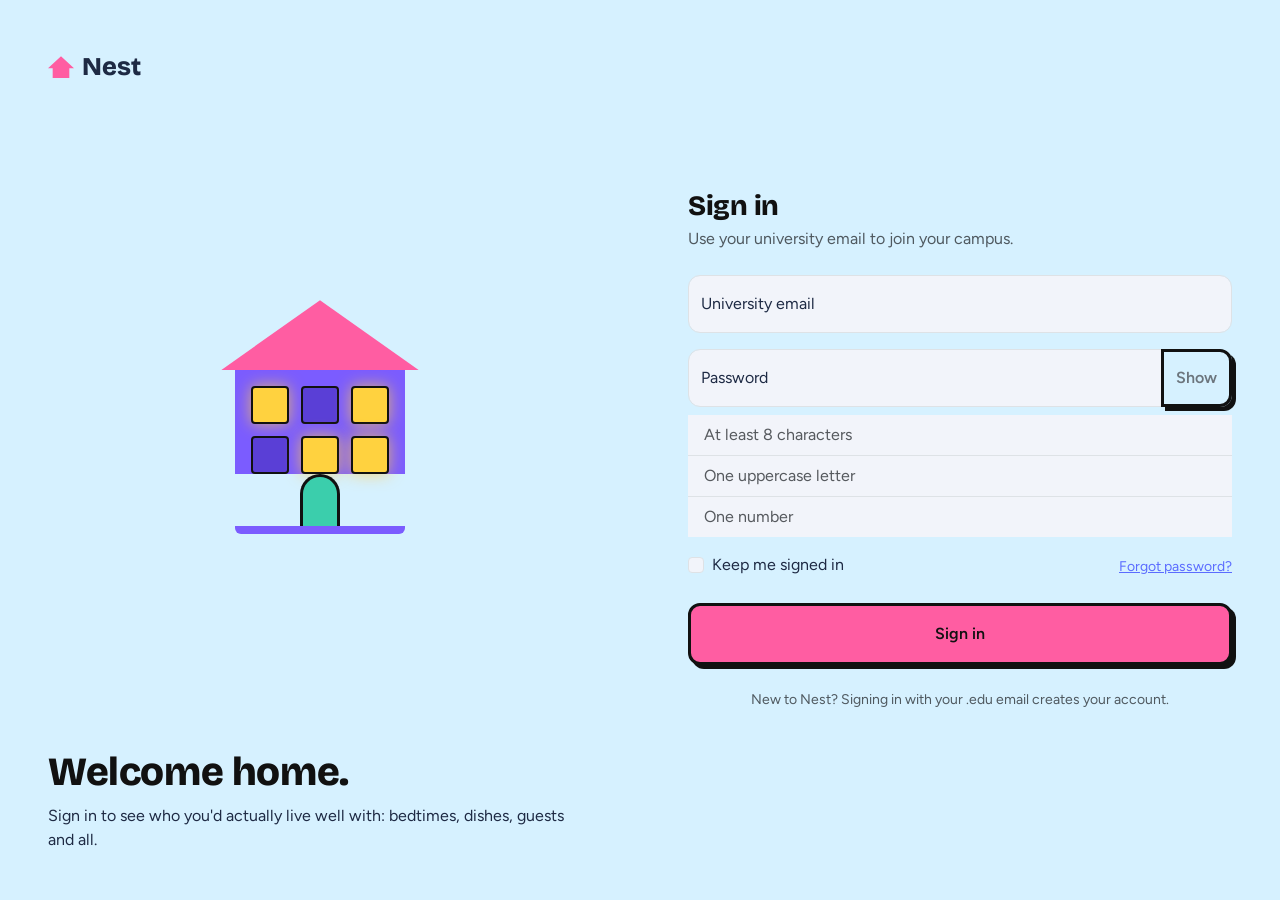
==== index.html @ cb8c556e "Login changes" ====
<!DOCTYPE html>
<html lang="en">
<head>
  <meta charset="UTF-8">
  <meta name="viewport" content="width=device-width, initial-scale=1">
  <title>Sign in | Nest Roommate Matchmaker</title>

  <!-- Bootstrap 5 -->
  <link href="https://cdn.jsdelivr.net/npm/bootstrap@5.3.2/dist/css/bootstrap.min.css" rel="stylesheet">
  <!-- Fonts -->
  <link rel="preconnect" href="https://fonts.googleapis.com">
  <link rel="preconnect" href="https://fonts.gstatic.com" crossorigin>
  <link href="https://fonts.googleapis.com/css2?family=Bricolage+Grotesque:opsz,wght@12..96,500;12..96,700;12..96,800&family=Figtree:wght@400;500;600;700&display=swap" rel="stylesheet">
  <!-- Custom styles -->
  <link href="css/style.css" rel="stylesheet">
</head>
<body class="login-page">

  <div class="container-fluid">
    <div class="row min-vh-100">

      <!-- Left: brand panel with the night-time house (hidden detail on small screens) -->
      <aside class="col-lg-6 login-brand d-flex flex-column justify-content-between p-4 p-md-5">
        <a href="index.html" class="brand-mark text-decoration-none">
          <span class="brand-roof" aria-hidden="true"></span> Nest
        </a>

        <div class="text-center my-4 d-none d-md-block">
          <div class="house house-static mx-auto" aria-hidden="true">
            <div class="house-roof"></div>
            <div class="house-body">
              <span class="window lit"></span>
              <span class="window"></span>
              <span class="window lit"></span>
              <span class="window"></span>
              <span class="window lit"></span>
              <span class="window lit"></span>
            </div>
            <div class="house-door"></div>
          </div>
        </div>

        <div>
          <h1 class="login-headline">Welcome home.</h1>
          <p class="login-sub mb-0">Sign in to see who you'd actually live well with: bedtimes, dishes, guests and all.</p>
        </div>
      </aside>

      <!-- Right: login form -->
      <main class="col-lg-6 d-flex align-items-center justify-content-center p-4 p-md-5">
        <div class="login-card w-100">
          <h2 class="h3 mb-1">Sign in</h2>
          <p class="text-body-secondary mb-4">Use your university email to join your campus.</p>

          <!-- Error summary (Bootstrap alert) -->
          <div id="loginAlert" class="alert alert-danger d-none" role="alert" aria-live="assertive"></div>

          <form id="loginForm" novalidate>
            <!-- Email (floating label) -->
            <div class="form-floating mb-3">
              <input type="email" class="form-control" id="email" placeholder="name@university.edu" autocomplete="email" aria-describedby="emailFeedback">
              <label for="email">University email</label>
              <div id="emailFeedback" class="invalid-feedback"></div>
            </div>

            <!-- Password with show/hide (input group) -->
            <div class="input-group has-validation mb-2">
              <div class="form-floating">
                <input type="password" class="form-control" id="password" placeholder="Password" autocomplete="current-password" aria-describedby="passwordFeedback passwordRules">
                <label for="password">Password</label>
              </div>
              <button class="btn btn-outline-secondary toggle-pass" type="button" id="togglePassword" aria-label="Show password" aria-pressed="false">Show</button>
              <div id="passwordFeedback" class="invalid-feedback"></div>
            </div>

            <!-- Live password checklist (list group) -->
            <ul id="passwordRules" class="list-group list-group-flush rule-list mb-3" aria-label="Password requirements">
              <li class="list-group-item" data-rule="length">At least 8 characters</li>
              <li class="list-group-item" data-rule="upper">One uppercase letter</li>
              <li class="list-group-item" data-rule="number">One number</li>
            </ul>

            <div class="d-flex justify-content-between align-items-center mb-4">
              <div class="form-check">
                <input class="form-check-input" type="checkbox" id="rememberMe">
                <label class="form-check-label" for="rememberMe">Keep me signed in</label>
              </div>
              <a href="#" class="small link-nest" data-bs-toggle="modal" data-bs-target="#forgotModal">Forgot password?</a>
            </div>

            <button type="submit" id="loginBtn" class="btn btn-nest w-100 py-3">
              <span class="spinner-border spinner-border-sm me-2 d-none" role="status" aria-hidden="true"></span>
              <span class="btn-label">Sign in</span>
            </button>
          </form>

          <p class="text-center small text-body-secondary mt-4 mb-0">
            New to Nest? Signing in with your .edu email creates your account.
          </p>
        </div>
      </main>
    </div>
  </div>

  <!-- Forgot password (Bootstrap modal) -->
  <div class="modal fade" id="forgotModal" tabindex="-1" aria-labelledby="forgotTitle" aria-hidden="true">
    <div class="modal-dialog modal-dialog-centered">
      <div class="modal-content">
        <div class="modal-header">
          <h2 class="modal-title h5" id="forgotTitle">Reset your password</h2>
          <button type="button" class="btn-close" data-bs-dismiss="modal" aria-label="Close"></button>
        </div>
        <form id="forgotForm" novalidate>
          <div class="modal-body">
            <div id="forgotSuccess" class="alert alert-success d-none" role="status"></div>
            <label for="forgotEmail" class="form-label">University email</label>
            <input type="email" class="form-control" id="forgotEmail" placeholder="name@university.edu" aria-describedby="forgotFeedback">
            <div id="forgotFeedback" class="invalid-feedback"></div>
          </div>
          <div class="modal-footer">
            <button type="button" class="btn btn-outline-secondary" data-bs-dismiss="modal">Cancel</button>
            <button type="submit" class="btn btn-nest">Send reset link</button>
          </div>
        </form>
      </div>
    </div>
  </div>

  <script src="https://cdn.jsdelivr.net/npm/bootstrap@5.3.2/dist/js/bootstrap.bundle.min.js"></script>
  <script src="js/login.js"></script>
</body>
</html>
---- css/style.css ----
:root {
  --nest-ink: #1E2A44;       
  --nest-wall: #F2F4FA;      
  --nest-lamp: #FFC94A;     
  --nest-violet: #5B6CFF;    
  --nest-rose: #F36F8F;      
  --nest-muted: #5D6880;

  --font-display: "Bricolage Grotesque", "Trebuchet MS", sans-serif;
  --font-body: "Figtree", "Segoe UI", system-ui, -apple-system, sans-serif;

  --bs-body-font-family: var(--font-body);
  --bs-body-color: var(--nest-ink);
  --bs-body-bg: var(--nest-wall);
  --bs-link-color-rgb: 91, 108, 255;
  --bs-border-radius: 0.75rem;
}

body {
  font-family: var(--font-body);
  color: var(--nest-ink);
  background-color: var(--nest-wall);
}

h1, h2, h3, h4, h5, .h1, .h2, .h3, .h4, .h5 {
  font-family: var(--font-display);
  color: var(--nest-ink);
  letter-spacing: -0.01em;
}

a:focus-visible,
button:focus-visible,
.btn:focus-visible,
.badge:focus-visible {
  outline: 3px solid var(--nest-violet);
  outline-offset: 2px;
}

.stories {
  background: #fff;
  border: 1px solid #DFE3F0;
  border-radius: 1.5rem;
  padding: 3rem 4.5rem 3.5rem;
}

.story p {
  font-family: var(--font-display);
  font-weight: 500;
  font-size: clamp(1.2rem, 2.4vw, 1.65rem);
  line-height: 1.35;
  max-width: 40ch;
}

.story footer {
  color: var(--nest-muted);
  font-weight: 600;
  margin-top: 1rem;
}

.stories .carousel-indicators { margin-bottom: 1rem; }

.stories .carousel-indicators [data-bs-target] {
  background-color: var(--nest-ink);
  width: 10px;
  height: 10px;
  border-radius: 50%;
}

.stories .carousel-control-prev,
.stories .carousel-control-next { width: 3.5rem; }

.stories .carousel-control-prev-icon,
.stories .carousel-control-next-icon {
  filter: invert(1) grayscale(1) brightness(0.3);
}

.faq-section .accordion-item { border-color: #DFE3F0; }

.faq-section .accordion-button { font-weight: 600; }

.faq-section .accordion-button:not(.collapsed) {
  background: #E6E9FF;
  color: var(--nest-ink);
}
.nest-footer {
  border-top: 1px solid #DFE3F0;
  color: var(--nest-muted);
}

.nest-toast {
  background: var(--nest-ink);
  color: #fff;
  border: 0;
}

.nest-toast .btn-close { filter: invert(1); }

.brand-mark {
  font-family: var(--font-display);
  font-weight: 800;
  font-size: 1.6rem;
  color: var(--nest-ink);
  display: inline-flex;
  align-items: center;
  gap: 0.5rem;
}

.brand-roof {
  width: 26px;
  height: 22px;
  background: var(--nest-violet);
  clip-path: polygon(50% 0, 100% 55%, 82% 55%, 82% 100%, 18% 100%, 18% 55%, 0 55%);
  display: inline-block;
}

.small-mark { font-size: 1.1rem; }

/* ===== Navbar ===== */
.nest-nav {
  background: rgba(242, 244, 250, 0.94);
  backdrop-filter: blur(6px);
  border-bottom: 1px solid #DFE3F0;
}

.nest-nav .nav-link {
  color: var(--nest-ink);
  font-weight: 500;
}

.nest-nav .nav-link:hover { color: var(--nest-violet); }

.btn { background-image: none; font-weight: 600; }

.btn-nest {
  --bs-btn-bg: var(--nest-violet);
  --bs-btn-border-color: var(--nest-violet);
  --bs-btn-color: #fff;
  --bs-btn-hover-bg: #4655e6;
  --bs-btn-hover-border-color: #4655e6;
  --bs-btn-hover-color: #fff;
  --bs-btn-active-bg: #3a48c9;
  --bs-btn-active-border-color: #3a48c9;
  --bs-btn-active-color: #fff;
  --bs-btn-disabled-bg: var(--nest-violet);
  --bs-btn-disabled-border-color: var(--nest-violet);
  --bs-btn-disabled-color: #fff;
}

.btn-outline-nest {
  --bs-btn-color: var(--nest-ink);
  --bs-btn-border-color: #C9CFE3;
  --bs-btn-bg: #fff;
  --bs-btn-hover-bg: #E6E9FF;
  --bs-btn-hover-color: var(--nest-ink);
  --bs-btn-hover-border-color: var(--nest-violet);
  --bs-btn-active-bg: var(--nest-ink);
  --bs-btn-active-color: #fff;
  --bs-btn-active-border-color: var(--nest-ink);
}

.btn-check:checked + .btn-outline-nest {
  background-color: var(--nest-ink);
  border-color: var(--nest-ink);
  color: #fff;
}
/* ===== Filter pills ===== */
.nest-pills {
  gap: 0.35rem;
  flex-wrap: wrap;
}

.nest-pills .nav-link {
  color: var(--nest-ink);
  background: #fff;
  border: 1px solid #DFE3F0;
  border-radius: 999px;
  font-weight: 500;
}

.nest-pills .nav-link.active {
  background: var(--nest-ink);
  border-color: var(--nest-ink);
  color: #fff;
}

/* ===== Profile cards ===== */
.profile-card {
  border: 1px solid #DFE3F0;
  border-radius: 1.25rem;
}

.avatar {
  width: 52px;
  height: 52px;
  border-radius: 50%;
  display: inline-flex;
  align-items: center;
  justify-content: center;
  color: #fff;
  font-family: var(--font-display);
  font-weight: 700;
  flex-shrink: 0;
}

.avatar-sm { width: 38px; height: 38px; font-size: 0.85rem; }

.habit-badge {
  background: #EEF0FA;
  color: var(--nest-ink);
  font-weight: 500;
  font-size: 0.8rem;
  padding: 0.45em 0.7em;
  border-radius: 999px;
  cursor: help;
}

.match-progress {
  height: 10px;
  background: #E6E9F4;
  border-radius: 999px;
}

.match-progress .progress-bar {
  background: var(--nest-lamp);
  color: var(--nest-ink);
  font-size: 0.7rem;
  font-weight: 700;
  border-radius: 999px;
}

#modalMatch { height: 18px; }

.room-photo {
  width: 100%;
  height: 220px;
  object-fit: cover;
}

/* ===== Pagination ===== */
.nest-pagination .page-link {
  color: var(--nest-ink);
  border-color: #DFE3F0;
}

.nest-pagination .page-item.active .page-link {
  background: var(--nest-ink);
  border-color: var(--nest-ink);
  color: #fff;
}

.profile-card {
  border: 3px solid var(--pop-ink, #111);
  box-shadow: 8px 8px 0 var(--pop-ink, #111);
  border-radius: 18px;
}
#profileGrid > div:nth-child(3n+1) .profile-card { background: #FFF1A8; }
#profileGrid > div:nth-child(3n+2) .profile-card { background: #FFD1E6; }
#profileGrid > div:nth-child(3n+3) .profile-card { background: #C9F5EA; }
.profile-card:hover { transform: translate(-3px, -3px); box-shadow: 11px 11px 0 var(--pop-ink, #111); transition: .15s; }
.avatar { border: 3px solid var(--pop-ink, #111); }
.habit-badge { background: #fff; border: 2px solid var(--pop-ink, #111); }
.match-progress { border: 2px solid var(--pop-ink, #111); height: 16px; background: #fff; }
.match-progress .progress-bar { background: var(--pop-mint, #3BCEAC); border-radius: 0; }
.nest-pills .nav-link { border: 2px solid var(--pop-ink, #111); }
.nest-pills .nav-link.active { background: var(--pop-purple, #7B5CFF); }

/* ===== Hero ===== */
.hero-title {
  font-weight: 800;
  font-size: clamp(2.4rem, 5.2vw, 4rem);
  line-height: 1.02;
  max-width: 14ch;
}

.hero-lede {
  font-size: 1.15rem;
  color: var(--nest-muted);
  max-width: 46ch;
  margin-top: 1.25rem;
}

.section-title {
  font-weight: 700;
  font-size: clamp(1.75rem, 3vw, 2.4rem);
}

.meter-card {
  background: #fff;
  border: 1px solid #DFE3F0;
  border-radius: 1.5rem;
  padding: 1.75rem;
}

.meter-q {
  font-size: 0.95rem;
  font-weight: 600;
  margin-bottom: 0.4rem;
}
/* ===== The house (signature element) ===== */
.house {
  width: 170px;
  margin: 0 auto;
  position: relative;
}

.house-roof {
  height: 70px;
  background: var(--nest-violet);
  clip-path: polygon(50% 0, 100% 100%, 0 100%);
  margin: 0 -14px;
}

.house-body {
  background: #2C3B5E;
  padding: 16px 16px 0;
  display: grid;
  grid-template-columns: repeat(3, 1fr);
  gap: 12px;
}

.window {
  aspect-ratio: 1;
  background: #3D4E75;
  border-radius: 4px;
  transition: background-color 0.45s ease, box-shadow 0.45s ease;
}

.window.lit {
  background: var(--nest-lamp);
  box-shadow: 0 0 16px rgba(255, 201, 74, 0.75);
}

.house-door {
  width: 40px;
  height: 52px;
  margin: 0 auto;
  background: var(--nest-rose);
  border-radius: 20px 20px 0 0;
  position: relative;
  top: 0;
}

/* Ground line under the house */
.house::after {
  content: "";
  display: block;
  height: 8px;
  background: #2C3B5E;
  border-radius: 0 0 6px 6px;
}

.match-score {
  font-family: var(--font-display);
  font-weight: 800;
  font-size: 2.5rem;
  line-height: 1;
}

/* ===== Landing page: mobile layout and accessibility (Neelaveni) ===== */

html { scroll-padding-top: 5rem; }

@media (max-width: 991.98px) {
  .hero-title { max-width: none; }
  .hero-lede { max-width: none; }
}

@media (max-width: 575.98px) {
  .meter-card { padding: 1.25rem; }
  .hero .btn-lg { width: 100%; }
  .house { width: 140px; }
}

@media (prefers-reduced-motion: reduce) {
  .window { transition: none; }
}

:root {
  --pop-ink: #111;
  --pop-sky: #D6F1FF;
  --pop-yellow: #FFD23F;
  --pop-pink: #FF5DA2;
  --pop-mint: #3BCEAC;
  --pop-purple: #7B5CFF;
}
body, .home-page { background: var(--pop-sky); }
h1, h2, h3, .h3, .h5 { color: var(--pop-ink); font-weight: 800; }

.btn {
  border: 3px solid var(--pop-ink) !important;
  box-shadow: 4px 4px 0 var(--pop-ink);
  border-radius: 12px;
  transition: transform .12s, box-shadow .12s;
}
.btn:hover { transform: translate(-2px, -2px); box-shadow: 6px 6px 0 var(--pop-ink); }
.btn:active { transform: translate(2px, 2px); box-shadow: 1px 1px 0 var(--pop-ink); }
.btn-nest { --bs-btn-bg: var(--pop-pink); --bs-btn-hover-bg: var(--pop-pink); --bs-btn-active-bg: var(--pop-pink); --bs-btn-color: var(--pop-ink); --bs-btn-hover-color: var(--pop-ink); --bs-btn-active-color: var(--pop-ink); --bs-btn-disabled-bg: var(--pop-pink); --bs-btn-disabled-color: var(--pop-ink); }
.btn-outline-nest { --bs-btn-bg: #fff; }
.btn-check:checked + .btn-outline-nest { background: var(--pop-yellow); color: var(--pop-ink); }
.btn-group > .btn { box-shadow: none; }
.btn-group { box-shadow: 4px 4px 0 var(--pop-ink); border-radius: 12px; }

/* ===== POP STYLE: navbar, hero, match meter, house (Neelaveni) ===== */
.nest-nav { background: var(--pop-yellow); border-bottom: 3px solid var(--pop-ink); }
.brand-roof { background: var(--pop-pink); }

.hero-title { font-size: clamp(2.6rem, 5.6vw, 4.4rem); }

.meter-card {
  background: #fff;
  border: 3px solid var(--pop-ink);
  box-shadow: 8px 8px 0 var(--pop-ink);
  border-radius: 18px;
  transform: rotate(1.5deg);
}

.house-roof { background: var(--pop-pink); }
.house-body, .house::after { background: var(--pop-purple); }
.window { background: #5a3fd6; border: 2px solid var(--pop-ink); }
.window.lit { background: var(--pop-yellow); }
.house-door { background: var(--pop-mint); border: 3px solid var(--pop-ink); border-bottom: 0; }
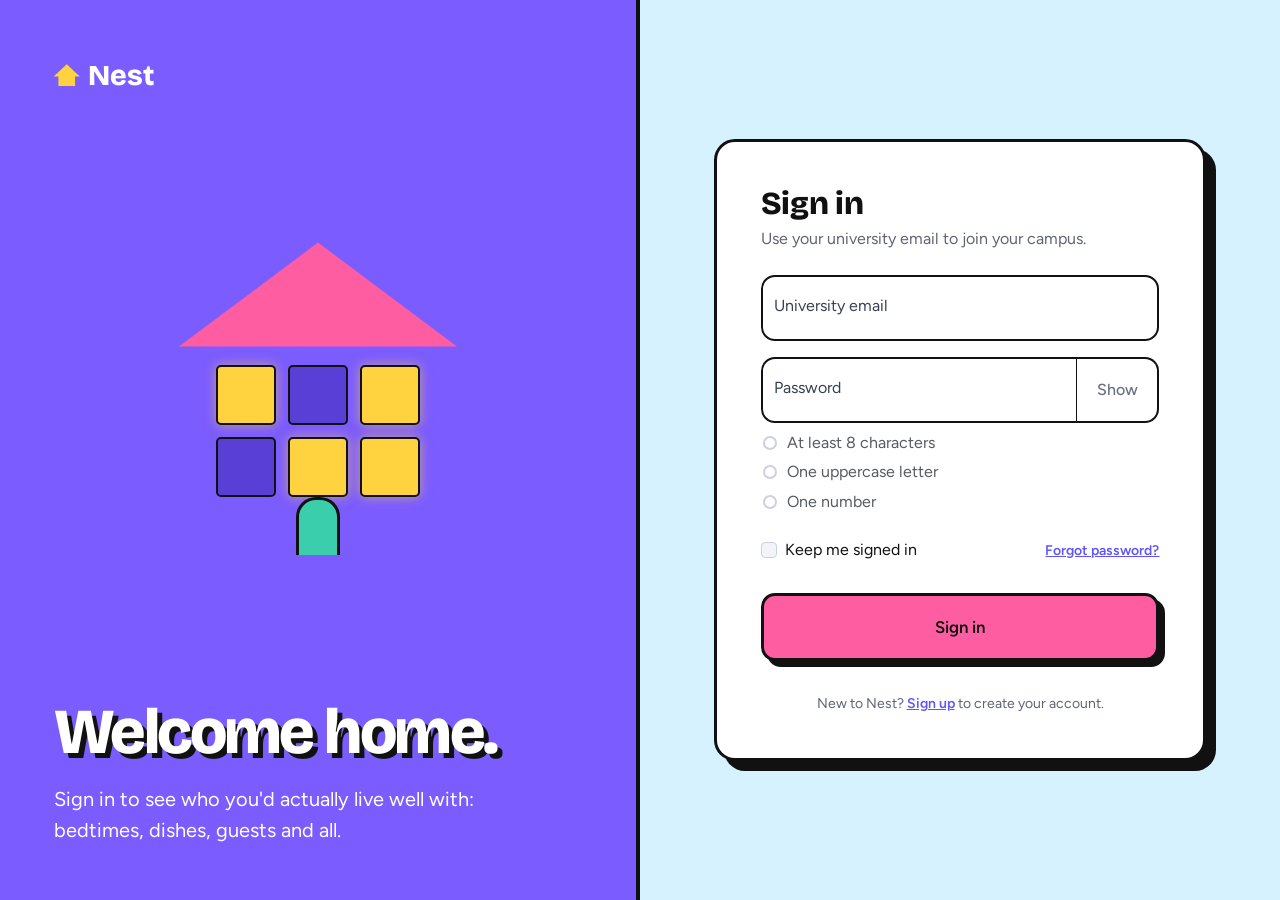
==== commit 740ffbce: "Sign up form added" ====
--- a/index.html
+++ b/index.html
@@ -95,7 +95,7 @@
           </form>
 
           <p class="text-center small text-body-secondary mt-4 mb-0">
-            New to Nest? Signing in with your .edu email creates your account.
+            New to Nest? <a class="link-nest" href="register.html">Sign up</a> to create your account.
           </p>
         </div>
       </main>
--- a/css/style.css
+++ b/css/style.css
@@ -420,3 +420,277 @@
 .window.lit { background: var(--pop-yellow); }
 .house-door { background: var(--pop-mint); border: 3px solid var(--pop-ink); border-bottom: 0; }
 
+/* ===== POP STYLE: sign-in page ===== */
+.login-page {
+  min-height: 100vh;
+  background: var(--pop-sky);
+  color: var(--pop-ink);
+}
+
+.login-page .container-fluid,
+.login-page .row {
+  padding: 0;
+  margin: 0;
+}
+
+.login-page .login-brand {
+  min-height: 100vh;
+  background: var(--pop-purple);
+  border-right: 4px solid var(--pop-ink);
+  padding: clamp(2rem, 4.2vw, 4rem) !important;
+}
+
+.login-page .brand-mark {
+  color: #fff;
+  font-size: 1.8rem;
+}
+
+.login-page .brand-roof {
+  background: var(--pop-yellow);
+}
+
+.login-page .login-brand > .text-center {
+  margin-top: 1rem !important;
+  margin-bottom: 1rem !important;
+}
+
+.login-page .house-static {
+  width: 220px;
+}
+
+.login-page .house-static .house-roof {
+  height: 104px;
+  margin: 0 -29px;
+  background: var(--pop-pink);
+}
+
+.login-page .house-static .house-body,
+.login-page .house-static.house::after {
+  background: var(--pop-purple);
+}
+
+.login-page .house-static .house-body {
+  padding: 18px 8px 0;
+  gap: 12px;
+}
+
+.login-page .house-static .window {
+  background: #5a3fd6;
+  border: 2px solid var(--pop-ink);
+  border-radius: 5px;
+}
+
+.login-page .house-static .window.lit {
+  background: var(--pop-yellow);
+  box-shadow: 0 0 12px rgba(255, 210, 63, 0.55);
+}
+
+.login-page .house-static .house-door {
+  width: 44px;
+  height: 58px;
+  background: var(--pop-mint);
+  border: 3px solid var(--pop-ink);
+  border-bottom: 0;
+}
+
+.login-page .house-static.house::after {
+  display: none;
+}
+
+.login-page .login-headline {
+  color: #fff;
+  font-size: clamp(3rem, 5vw, 4.5rem);
+  line-height: 1;
+  letter-spacing: -0.04em;
+  text-shadow: 5px 5px 0 var(--pop-ink);
+}
+
+.login-page .login-sub {
+  max-width: 34ch;
+  margin-top: 1.25rem;
+  color: #fff;
+  font-size: 1.25rem;
+  line-height: 1.55;
+}
+
+.login-page main {
+  min-height: 100vh;
+  padding: clamp(2rem, 5vw, 4.5rem) !important;
+  background: var(--pop-sky);
+}
+
+.login-page .login-card {
+  width: min(100%, 492px) !important;
+  padding: clamp(2rem, 3.4vw, 2.8rem);
+  background: #fff;
+  border: 3px solid var(--pop-ink);
+  border-radius: 21px;
+  box-shadow: 10px 10px 0 var(--pop-ink);
+}
+
+.login-page .login-card h2 {
+  font-size: 2rem;
+  line-height: 1.15;
+}
+
+.login-page .login-card > p {
+  color: #5e6572 !important;
+}
+
+.login-page .login-card .form-floating > .form-control {
+  height: 66px;
+  min-height: 66px;
+  padding: 1rem 0.8rem;
+  border: 2px solid var(--pop-ink);
+  border-radius: 14px;
+  background: #fff;
+  box-shadow: none;
+  font-size: 1rem;
+}
+
+.login-page .login-card .form-floating > label {
+  padding: 1.15rem 0.8rem;
+  color: #374151;
+}
+
+.login-page .login-card .form-floating > .form-control:focus,
+.login-page .login-card .form-floating > .form-control:not(:placeholder-shown) {
+  border-color: var(--pop-ink);
+  box-shadow: none;
+}
+
+.login-page .login-card .input-group {
+  flex-wrap: nowrap;
+}
+
+.login-page .login-card .input-group .form-floating {
+  flex: 1 1 auto;
+}
+
+.login-page .login-card .input-group .form-floating > .form-control {
+  border-radius: 14px 0 0 14px;
+}
+
+.login-page .login-card .toggle-pass {
+  min-width: 82px;
+  border: 2px solid var(--pop-ink) !important;
+  border-left-width: 0 !important;
+  border-radius: 0 14px 14px 0;
+  background: #fff;
+  box-shadow: none;
+  color: #687080;
+  font-weight: 500;
+}
+
+.login-page .login-card .toggle-pass:hover,
+.login-page .login-card .toggle-pass:active {
+  transform: none;
+  box-shadow: none;
+}
+
+.login-page .rule-list {
+  gap: 0.35rem;
+  margin-bottom: 1.5rem !important;
+}
+
+.login-page .rule-list .list-group-item {
+  padding: 0 0.15rem;
+  border: 0;
+  background: transparent;
+  color: #5e6572;
+}
+
+.login-page .rule-list .list-group-item::before {
+  content: "";
+  display: inline-block;
+  width: 14px;
+  height: 14px;
+  margin-right: 0.65rem;
+  border: 2px solid #cbd1df;
+  border-radius: 50%;
+  vertical-align: -2px;
+}
+
+.login-page .rule-list .list-group-item.text-success::before {
+  border-color: var(--pop-mint);
+  background: var(--pop-mint);
+  box-shadow: inset 0 0 0 3px #fff;
+}
+
+.login-page .login-card .form-check-input {
+  border-color: #cbd1df;
+  box-shadow: none;
+}
+
+.login-page .login-card .form-check-input:checked {
+  border-color: var(--pop-purple);
+  background-color: var(--pop-purple);
+}
+
+.login-page .login-card .link-nest {
+  color: #5f55ff;
+  font-weight: 600;
+}
+
+.login-page .login-card #loginBtn,
+.login-page .login-card #registerBtn {
+  min-height: 68px;
+  margin-top: 0.35rem;
+  border-radius: 14px;
+  margin-bottom: 0.5rem;
+  box-shadow: 6px 6px 0 var(--pop-ink);
+  font-size: 1.05rem;
+}
+
+.login-page .login-card #loginBtn:hover,
+.login-page .login-card #registerBtn:hover {
+  box-shadow: 8px 8px 0 var(--pop-ink);
+}
+
+.login-page .login-card #loginBtn:active,
+.login-page .login-card #registerBtn:active {
+  box-shadow: 2px 2px 0 var(--pop-ink);
+}
+
+@media (max-width: 991.98px) {
+  .login-page .login-brand {
+    min-height: 620px;
+    border-right: 0;
+    border-bottom: 4px solid var(--pop-ink);
+  }
+
+  .login-page .login-brand > .text-center {
+    margin-top: 2rem !important;
+    margin-bottom: 2rem !important;
+  }
+
+  .login-page main {
+    min-height: auto;
+    padding: 3.5rem 1.5rem !important;
+  }
+}
+
+@media (max-width: 575.98px) {
+  .login-page .login-brand {
+    min-height: 0;
+    padding: 1.5rem !important;
+  }
+
+  .login-page .login-headline {
+    font-size: 3rem;
+  }
+
+  .login-page .login-sub {
+    font-size: 1.05rem;
+  }
+
+  .login-page .login-card {
+    padding: 1.5rem;
+  }
+
+  .login-page .login-card .d-flex.justify-content-between {
+    gap: 0.75rem;
+    align-items: flex-start !important;
+    flex-direction: column;
+  }
+}
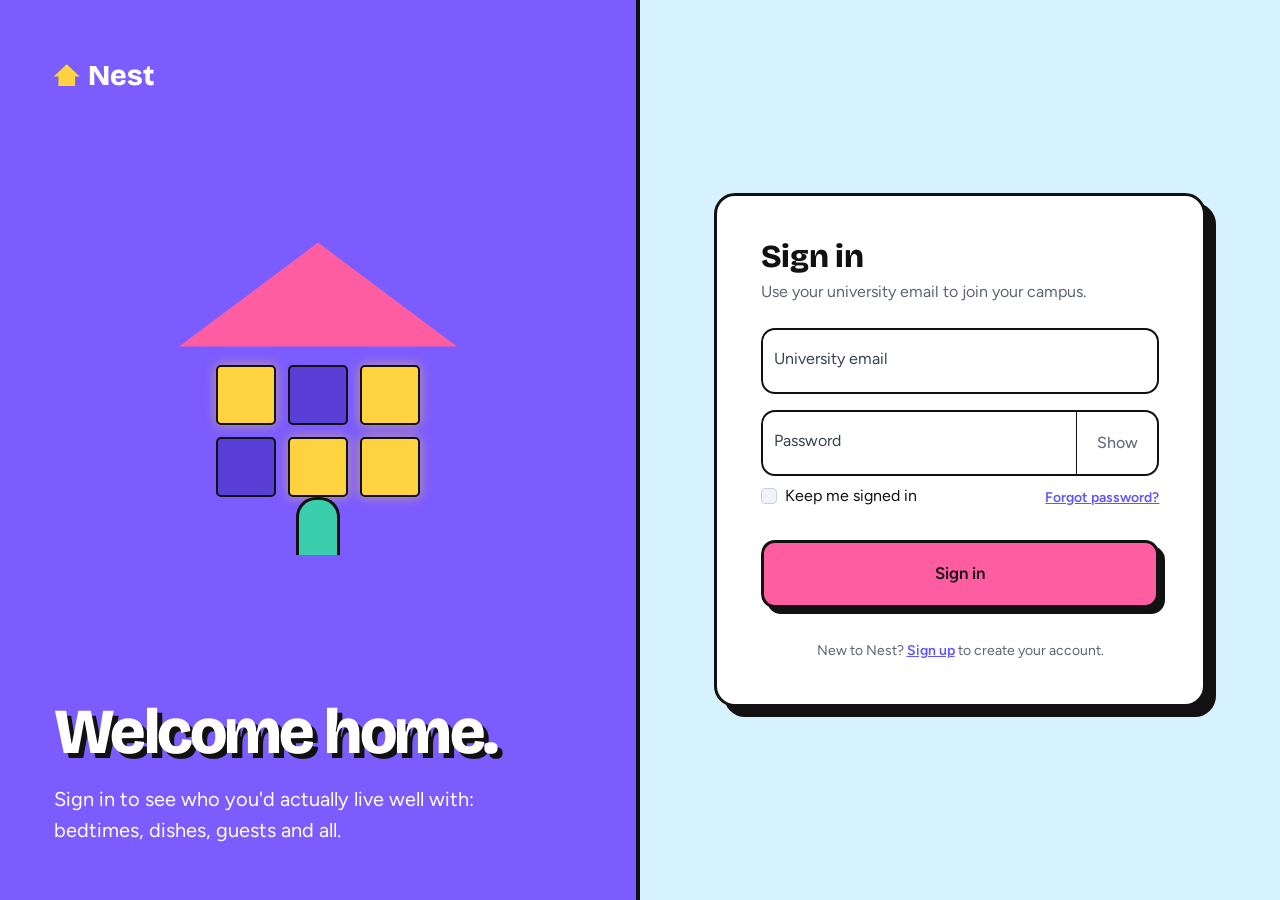
==== commit 03ca9f22: "password checklist removed from Login page" ====
--- a/index.html
+++ b/index.html
@@ -53,6 +53,7 @@
           <p class="text-body-secondary mb-4">Use your university email to join your campus.</p>
 
           <!-- Error summary (Bootstrap alert) -->
+          <!-- Shows validation, sign-in errors, or the registration success notice. -->
           <div id="loginAlert" class="alert alert-danger d-none" role="alert" aria-live="assertive"></div>
 
           <form id="loginForm" novalidate>
@@ -66,19 +67,12 @@
             <!-- Password with show/hide (input group) -->
             <div class="input-group has-validation mb-2">
               <div class="form-floating">
-                <input type="password" class="form-control" id="password" placeholder="Password" autocomplete="current-password" aria-describedby="passwordFeedback passwordRules">
+                <input type="password" class="form-control" id="password" placeholder="Password" autocomplete="current-password" aria-describedby="passwordFeedback">
                 <label for="password">Password</label>
               </div>
               <button class="btn btn-outline-secondary toggle-pass" type="button" id="togglePassword" aria-label="Show password" aria-pressed="false">Show</button>
               <div id="passwordFeedback" class="invalid-feedback"></div>
             </div>
-
-            <!-- Live password checklist (list group) -->
-            <ul id="passwordRules" class="list-group list-group-flush rule-list mb-3" aria-label="Password requirements">
-              <li class="list-group-item" data-rule="length">At least 8 characters</li>
-              <li class="list-group-item" data-rule="upper">One uppercase letter</li>
-              <li class="list-group-item" data-rule="number">One number</li>
-            </ul>
 
             <div class="d-flex justify-content-between align-items-center mb-4">
               <div class="form-check">
@@ -94,6 +88,7 @@
             </button>
           </form>
 
+          <!-- New users create an account on the separate registration page. -->
           <p class="text-center small text-body-secondary mt-4 mb-0">
             New to Nest? <a class="link-nest" href="register.html">Sign up</a> to create your account.
           </p>
--- a/css/style.css
+++ b/css/style.css
@@ -163,6 +163,9 @@
   border-color: var(--nest-ink);
   color: #fff;
 }
+
+.link-nest { color: var(--nest-violet); font-weight: 600; }
+
 /* ===== Filter pills ===== */
 .nest-pills {
   gap: 0.35rem;
@@ -356,6 +359,29 @@
   line-height: 1;
 }
 
+.how-section {
+  background: var(--nest-ink);
+  color: #DCE2F3;
+}
+
+.how-section .section-title,
+.how-section h3 { color: #fff; }
+
+.step-num {
+  display: inline-flex;
+  width: 44px;
+  height: 44px;
+  align-items: center;
+  justify-content: center;
+  border-radius: 50%;
+  background: var(--nest-lamp);
+  color: var(--nest-ink);
+  font-family: var(--font-display);
+  font-weight: 800;
+  font-size: 1.25rem;
+  margin-bottom: 1rem;
+}
+
 /* ===== Landing page: mobile layout and accessibility (Neelaveni) ===== */
 
 html { scroll-padding-top: 5rem; }
@@ -617,6 +643,14 @@
   box-shadow: inset 0 0 0 3px #fff;
 }
 
+.login-page .rule-list .list-group-item.met { color: #1E7B4F; }
+
+.login-page .rule-list .list-group-item.met::before {
+  border-color: var(--pop-mint);
+  background: var(--pop-mint);
+  box-shadow: inset 0 0 0 3px #fff;
+}
+
 .login-page .login-card .form-check-input {
   border-color: #cbd1df;
   box-shadow: none;
@@ -694,3 +728,32 @@
     flex-direction: column;
   }
 }
+
+.stories,
+.faq-section .accordion {
+  border: 3px solid var(--pop-ink);
+  box-shadow: 8px 8px 0 var(--pop-ink);
+  border-radius: 18px;
+}
+
+.faq-section .accordion-button:not(.collapsed) { background: var(--pop-yellow); }
+
+.how-section { background: var(--pop-pink); border-block: 4px solid var(--pop-ink); color: var(--pop-ink); }
+.how-section .section-title, .how-section h3 { color: var(--pop-ink); }
+.step-num { border: 3px solid var(--pop-ink); background: var(--pop-yellow); box-shadow: 3px 3px 0 var(--pop-ink); }
+
+.nest-toast { background: var(--pop-yellow); color: var(--pop-ink); border: 3px solid var(--pop-ink); box-shadow: 5px 5px 0 var(--pop-ink); }
+.nest-toast .btn-close { filter: none; }
+
+.form-control { border: 2px solid var(--pop-ink); background: #fff; }
+
+/* Stories on small phones */
+@media (max-width: 575.98px) {
+  .stories { padding: 2rem 1.25rem 3rem; }
+  .stories .carousel-control-prev,
+  .stories .carousel-control-next { display: none; }
+}
+
+@media (prefers-reduced-motion: reduce) {
+  * { scroll-behavior: auto !important; }
+}
